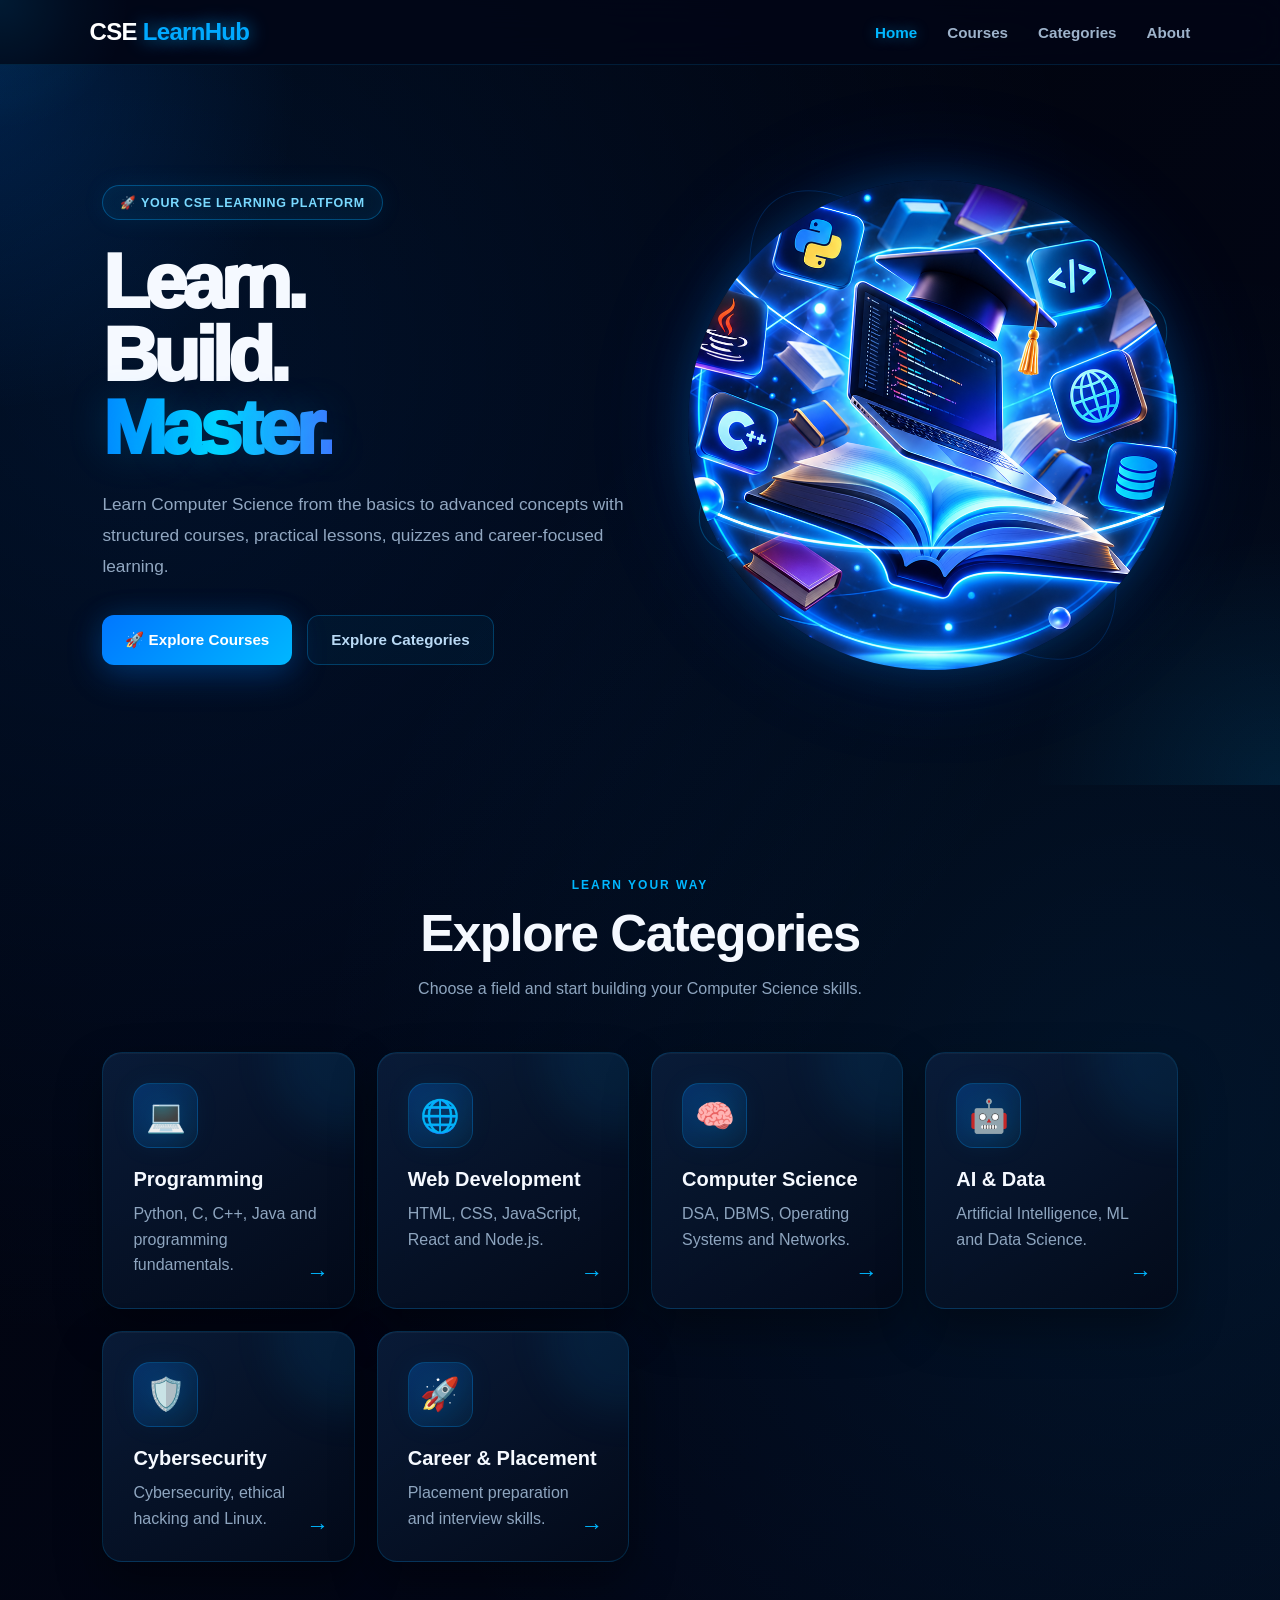
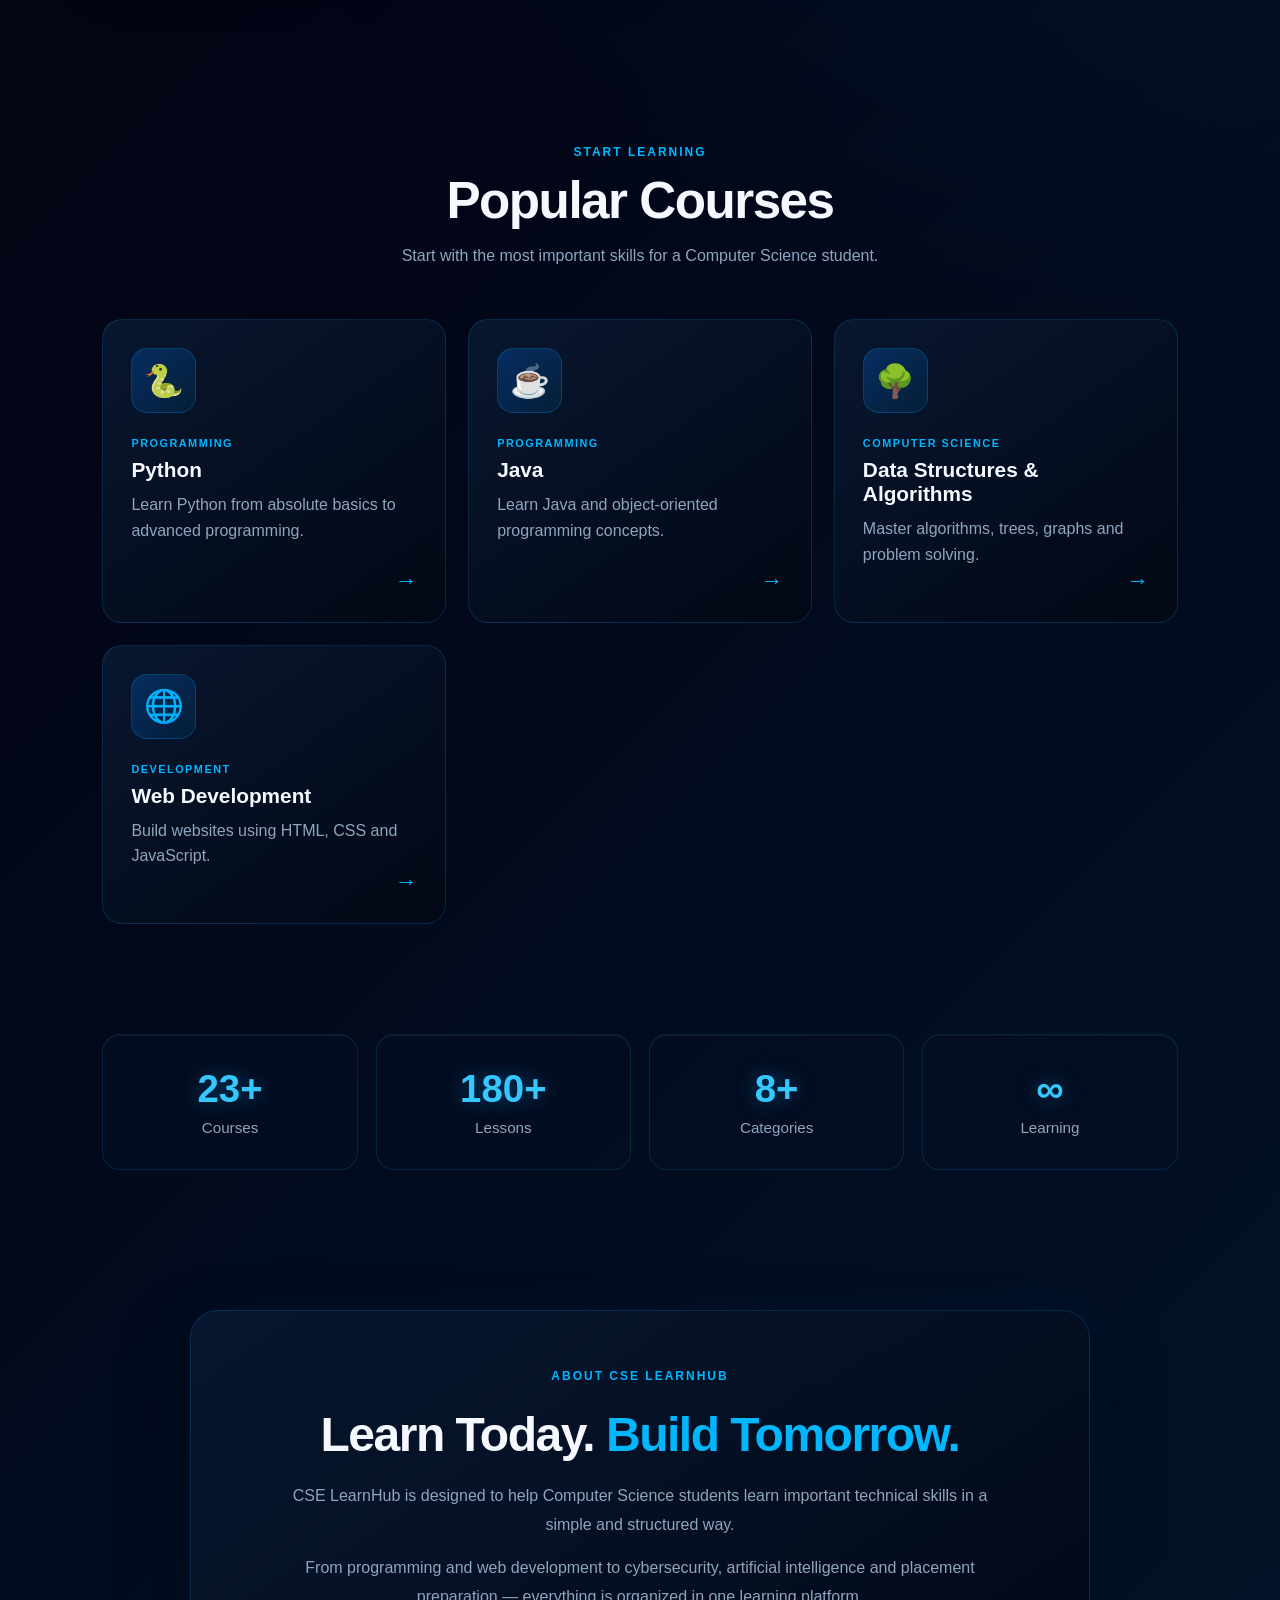
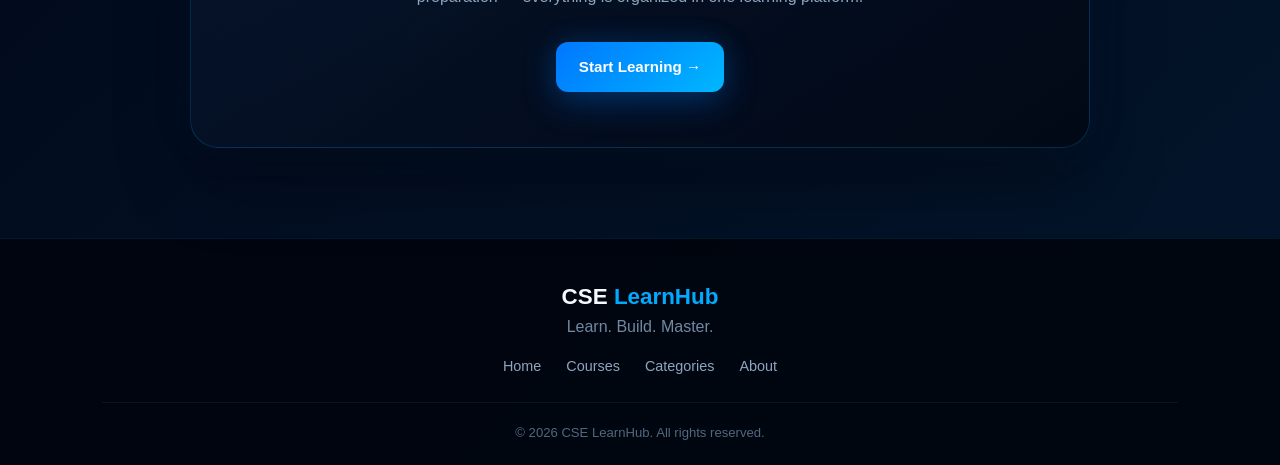
==== CSE-LearnHub/index.html @ b0557dae "Add files via upload" ====
<!DOCTYPE html>
<html lang="en">

<head>
    <meta charset="UTF-8">
    <meta name="viewport" content="width=device-width, initial-scale=1.0">

    <title>CSE LearnHub | Learn. Build. Master.</title>

    <meta
        name="description"
        content="CSE LearnHub - Learn programming, computer science, web development, AI, cybersecurity and more."
    >

    <link rel="stylesheet" href="css/style.css">
</head>

<body>

    <!-- =========================
         CURSOR GLOW
    ========================== -->

    <div class="cursor-glow"></div>


    <!-- =========================
         NAVBAR
    ========================== -->

    <nav class="navbar">

        <a href="index.html" class="logo">
            CSE <span>LearnHub</span>
        </a>

        <div class="nav-links">

            <a href="index.html" class="active">
                Home
            </a>

            <a href="courses.html">
                Courses
            </a>

            <a href="#categories">
                Categories
            </a>

            <a href="#about">
                About
            </a>

        </div>

    </nav>


    <!-- =========================
         HERO SECTION
    ========================== -->

    <section class="hero">

        <div class="hero-content">

            <div class="hero-badge">
                🚀 YOUR CSE LEARNING PLATFORM
            </div>

            <h1>
                Learn.
                <br>

                Build.

                <br>

                <span>Master.</span>
            </h1>

            <p>
                Learn Computer Science from the basics to advanced
                concepts with structured courses, practical lessons,
                quizzes and career-focused learning.
            </p>

            <div class="hero-buttons">

                <a
                    href="courses.html"
                    class="btn btn-primary"
                >
                    🚀 Explore Courses
                </a>

                <a
                    href="#categories"
                    class="btn btn-secondary"
                >
                    Explore Categories
                </a>

            </div>

        </div>


        <!-- =========================
             3D LEARNING IMAGE
        ========================== -->

        <div class="hero-visual">

            <div class="image-ring ring-one"></div>

            <div class="image-ring ring-two"></div>

            <div class="image-ring ring-three"></div>

            <div class="learning-image-container">

                <img
                    src="assets/learning-3d.png"
                    alt="3D Computer Science Learning"
                    class="learning-3d-image"
                >

            </div>

        </div>

    </section>


    <!-- =========================
         CATEGORIES
    ========================== -->

    <section
        class="section"
        id="categories"
    >

        <div class="section-title">

            <div class="section-label">
                LEARN YOUR WAY
            </div>

            <h2>
                Explore Categories
            </h2>

            <p>
                Choose a field and start building your
                Computer Science skills.
            </p>

        </div>


        <div class="category-grid">


            <!-- Programming -->

            <a
                href="courses.html"
                class="category-card"
            >

                <div class="category-icon">
                    💻
                </div>

                <h3>
                    Programming
                </h3>

                <p>
                    Python, C, C++, Java and programming fundamentals.
                </p>

                <span class="card-arrow">
                    →
                </span>

            </a>


            <!-- Web Development -->

            <a
                href="courses.html"
                class="category-card"
            >

                <div class="category-icon">
                    🌐
                </div>

                <h3>
                    Web Development
                </h3>

                <p>
                    HTML, CSS, JavaScript, React and Node.js.
                </p>

                <span class="card-arrow">
                    →
                </span>

            </a>


            <!-- Computer Science -->

            <a
                href="courses.html"
                class="category-card"
            >

                <div class="category-icon">
                    🧠
                </div>

                <h3>
                    Computer Science
                </h3>

                <p>
                    DSA, DBMS, Operating Systems and Networks.
                </p>

                <span class="card-arrow">
                    →
                </span>

            </a>


            <!-- AI -->

            <a
                href="courses.html"
                class="category-card"
            >

                <div class="category-icon">
                    🤖
                </div>

                <h3>
                    AI & Data
                </h3>

                <p>
                    Artificial Intelligence, ML and Data Science.
                </p>

                <span class="card-arrow">
                    →
                </span>

            </a>


            <!-- Cybersecurity -->

            <a
                href="courses.html"
                class="category-card"
            >

                <div class="category-icon">
                    🛡️
                </div>

                <h3>
                    Cybersecurity
                </h3>

                <p>
                    Cybersecurity, ethical hacking and Linux.
                </p>

                <span class="card-arrow">
                    →
                </span>

            </a>


            <!-- Career -->

            <a
                href="courses.html"
                class="category-card"
            >

                <div class="category-icon">
                    🚀
                </div>

                <h3>
                    Career & Placement
                </h3>

                <p>
                    Placement preparation and interview skills.
                </p>

                <span class="card-arrow">
                    →
                </span>

            </a>

        </div>

    </section>


    <!-- =========================
         POPULAR COURSES
    ========================== -->

    <section class="section">

        <div class="section-title">

            <div class="section-label">
                START LEARNING
            </div>

            <h2>
                Popular Courses
            </h2>

            <p>
                Start with the most important skills for a
                Computer Science student.
            </p>

        </div>


        <div class="course-grid">


            <!-- Python -->

            <a
                href="course.html?course=python"
                class="course-card"
            >

                <div class="course-icon">
                    🐍
                </div>

                <div class="course-info">

                    <span class="course-tag">
                        PROGRAMMING
                    </span>

                    <h3>
                        Python
                    </h3>

                    <p>
                        Learn Python from absolute basics
                        to advanced programming.
                    </p>

                </div>

                <div class="course-arrow">
                    →
                </div>

            </a>


            <!-- Java -->

            <a
                href="course.html?course=java"
                class="course-card"
            >

                <div class="course-icon">
                    ☕
                </div>

                <div class="course-info">

                    <span class="course-tag">
                        PROGRAMMING
                    </span>

                    <h3>
                        Java
                    </h3>

                    <p>
                        Learn Java and object-oriented
                        programming concepts.
                    </p>

                </div>

                <div class="course-arrow">
                    →
                </div>

            </a>


            <!-- DSA -->

            <a
                href="course.html?course=dsa"
                class="course-card"
            >

                <div class="course-icon">
                    🌳
                </div>

                <div class="course-info">

                    <span class="course-tag">
                        COMPUTER SCIENCE
                    </span>

                    <h3>
                        Data Structures & Algorithms
                    </h3>

                    <p>
                        Master algorithms, trees, graphs
                        and problem solving.
                    </p>

                </div>

                <div class="course-arrow">
                    →
                </div>

            </a>


            <!-- Web Development -->

            <a
                href="course.html?course=html-css"
                class="course-card"
            >

                <div class="course-icon">
                    🌐
                </div>

                <div class="course-info">

                    <span class="course-tag">
                        DEVELOPMENT
                    </span>

                    <h3>
                        Web Development
                    </h3>

                    <p>
                        Build websites using HTML, CSS
                        and JavaScript.
                    </p>

                </div>

                <div class="course-arrow">
                    →
                </div>

            </a>

        </div>

    </section>


    <!-- =========================
         STATS
    ========================== -->

    <section class="stats-section">

        <div class="stats-grid">

            <div class="stat-card">

                <strong>
                    23+
                </strong>

                <span>
                    Courses
                </span>

            </div>


            <div class="stat-card">

                <strong>
                    180+
                </strong>

                <span>
                    Lessons
                </span>

            </div>


            <div class="stat-card">

                <strong>
                    8+
                </strong>

                <span>
                    Categories
                </span>

            </div>


            <div class="stat-card">

                <strong>
                    ∞
                </strong>

                <span>
                    Learning
                </span>

            </div>

        </div>

    </section>


    <!-- =========================
         ABOUT
    ========================== -->

    <section
        class="section about-section"
        id="about"
    >

        <div class="about-box">

            <div class="section-label">
                ABOUT CSE LEARNHUB
            </div>

            <h2>
                Learn Today.
                <span>Build Tomorrow.</span>
            </h2>

            <p>
                CSE LearnHub is designed to help Computer Science
                students learn important technical skills in a
                simple and structured way.
            </p>

            <p>
                From programming and web development to
                cybersecurity, artificial intelligence and
                placement preparation — everything is organized
                in one learning platform.
            </p>

            <a
                href="courses.html"
                class="btn btn-primary"
            >
                Start Learning →
            </a>

        </div>

    </section>


    <!-- =========================
         FOOTER
    ========================== -->

    <footer class="footer">

        <div class="footer-logo">
            CSE <span>LearnHub</span>
        </div>

        <p>
            Learn. Build. Master.
        </p>

        <div class="footer-links">

            <a href="index.html">
                Home
            </a>

            <a href="courses.html">
                Courses
            </a>

            <a href="#categories">
                Categories
            </a>

            <a href="#about">
                About
            </a>

        </div>

        <div class="footer-bottom">

            © 2026 CSE LearnHub. All rights reserved.

        </div>

    </footer>


    <!-- =========================
         CURSOR EFFECT
    ========================== -->

    <script>

        const cursorGlow =
            document.querySelector(".cursor-glow");

        document.addEventListener(
            "mousemove",
            function (event) {

                cursorGlow.style.left =
                    event.clientX + "px";

                cursorGlow.style.top =
                    event.clientY + "px";

            }
        );

    </script>

</body>

</html>
---- CSE-LearnHub/css/style.css ----
/* =========================================================
   CSE LEARNHUB
   PROFESSIONAL BLACK + BLUE THEME
========================================================= */

* {
    margin: 0;
    padding: 0;
    box-sizing: border-box;
}

html {
    scroll-behavior: smooth;
}

body {
    font-family: Inter, "Segoe UI", Arial, sans-serif;

    background:
        radial-gradient(
            circle at 10% 10%,
            rgba(0, 119, 255, 0.12),
            transparent 28%
        ),
        radial-gradient(
            circle at 90% 30%,
            rgba(0, 183, 255, 0.08),
            transparent 30%
        ),
        linear-gradient(
            135deg,
            #01030a,
            #020617 45%,
            #03152b
        );

    color: #f5f9ff;
    min-height: 100vh;
    overflow-x: hidden;
}

a {
    color: inherit;
    text-decoration: none;
}

button,
input,
select {
    font-family: inherit;
}

::selection {
    background: #009dff;
    color: white;
}


/* =========================================================
   SCROLLBAR
========================================================= */

::-webkit-scrollbar {
    width: 9px;
}

::-webkit-scrollbar-track {
    background: #020617;
}

::-webkit-scrollbar-thumb {
    background: linear-gradient(
        #0077ff,
        #00b7ff
    );

    border-radius: 20px;
}


/* =========================================================
   CURSOR GLOW
========================================================= */

.cursor-glow {
    position: fixed;

    width: 260px;
    height: 260px;

    border-radius: 50%;

    pointer-events: none;

    background:
        radial-gradient(
            circle,
            rgba(0, 170, 255, 0.12),
            rgba(0, 170, 255, 0.04) 40%,
            transparent 70%
        );

    transform: translate(-50%, -50%);

    z-index: 9999;

    mix-blend-mode: screen;
}


/* =========================================================
   NAVBAR
========================================================= */

.navbar {
    position: sticky;
    top: 0;
    z-index: 1000;

    width: 100%;

    display: flex;
    align-items: center;
    justify-content: space-between;

    padding: 18px 7%;

    background: rgba(2, 6, 23, 0.78);

    border-bottom:
        1px solid
        rgba(0, 170, 255, 0.15);

    backdrop-filter: blur(18px);
    -webkit-backdrop-filter: blur(18px);
}

.logo {
    font-size: 1.5rem;
    font-weight: 900;

    letter-spacing: -0.7px;

    color: white;
    white-space: nowrap;
}

.logo span {
    color: #00aaff;

    text-shadow:
        0 0 18px
        rgba(0, 170, 255, 0.8);
}

.nav-links {
    display: flex;
    align-items: center;
    gap: 30px;
}

.nav-links a {
    color: #9eb3cb;

    font-size: 0.95rem;
    font-weight: 650;

    transition:
        color 0.3s ease,
        transform 0.3s ease;
}

.nav-links a:hover,
.nav-links a.active {
    color: #00b7ff;

    text-shadow:
        0 0 14px
        rgba(0, 183, 255, 0.45);
}

.nav-links a:hover {
    transform: translateY(-2px);
}


/* =========================================================
   HERO
========================================================= */

.hero {
    min-height: 720px;

    display: grid;

    grid-template-columns:
        1.05fr
        0.95fr;

    align-items: center;

    gap: 45px;

    padding: 80px 8%;

    position: relative;

    overflow: hidden;
}

.hero::before {
    content: "";

    position: absolute;

    width: 650px;
    height: 650px;

    left: -350px;
    top: -300px;

    border-radius: 50%;

    background:
        radial-gradient(
            circle,
            rgba(0, 119, 255, 0.18),
            transparent 70%
        );

    pointer-events: none;
}

.hero::after {
    content: "";

    position: absolute;

    width: 500px;
    height: 500px;

    right: -250px;
    bottom: -250px;

    border-radius: 50%;

    background:
        radial-gradient(
            circle,
            rgba(0, 183, 255, 0.10),
            transparent 70%
        );

    pointer-events: none;
}


/* =========================================================
   HERO CONTENT
========================================================= */

.hero-content {
    position: relative;
    z-index: 2;
}

.hero-badge {
    display: inline-flex;

    align-items: center;

    padding: 9px 17px;

    border:
        1px solid
        rgba(0, 170, 255, 0.35);

    border-radius: 999px;

    background:
        rgba(0, 170, 255, 0.07);

    color: #79d9ff;

    font-size: 0.78rem;
    font-weight: 800;

    letter-spacing: 0.7px;

    box-shadow:
        0 0 25px
        rgba(0, 170, 255, 0.08),

        inset 0 0 15px
        rgba(0, 170, 255, 0.04);
}

.hero h1 {
    margin: 25px 0;

    font-size:
        clamp(
            3.4rem,
            6vw,
            6.3rem
        );

    line-height: 0.95;

    letter-spacing: -5px;

    font-weight: 950;
}

.hero h1 span {
    color: transparent;

    background:
        linear-gradient(
            90deg,
            #0088ff,
            #00d9ff,
            #3d7cff
        );

    -webkit-background-clip: text;
    background-clip: text;

    text-shadow:
        0 0 40px
        rgba(0, 170, 255, 0.18);
}

.hero-content p {
    max-width: 650px;

    color: #91a7c1;

    font-size: 1.08rem;

    line-height: 1.8;

    margin-bottom: 32px;
}


/* =========================================================
   BUTTONS
========================================================= */

.hero-buttons {
    display: flex;

    gap: 15px;

    flex-wrap: wrap;
}

.btn {
    display: inline-flex;

    align-items: center;
    justify-content: center;

    min-height: 50px;

    padding: 13px 23px;

    border-radius: 12px;

    font-size: 0.95rem;
    font-weight: 800;

    transition: 0.35s ease;
}

.btn-primary {
    color: white;

    background:
        linear-gradient(
            135deg,
            #0077ff,
            #00b7ff
        );

    box-shadow:
        0 10px 35px
        rgba(0, 119, 255, 0.28),

        0 0 30px
        rgba(0, 170, 255, 0.10);
}

.btn-primary:hover {
    transform:
        translateY(-4px)
        scale(1.03);

    box-shadow:
        0 18px 45px
        rgba(0, 119, 255, 0.40),

        0 0 45px
        rgba(0, 170, 255, 0.22);
}

.btn-secondary {
    color: #b9d9f4;

    border:
        1px solid
        rgba(0, 170, 255, 0.28);

    background:
        rgba(0, 170, 255, 0.05);
}

.btn-secondary:hover {
    color: white;

    border-color:
        rgba(0, 170, 255, 0.65);

    background:
        rgba(0, 170, 255, 0.09);

    transform:
        translateY(-4px);
}


/* =========================================================
   3D HERO VISUAL
========================================================= */

.hero-visual {
    min-height: 520px;

    display: flex;

    align-items: center;
    justify-content: center;

    position: relative;

    perspective: 1000px;
}


/* =========================================================
   3D IMAGE CONTAINER
   GAP FIXED HERE
========================================================= */

.learning-image-container {
    width: min(100%, 500px);

    aspect-ratio: 1 / 1;

    display: flex;

    align-items: center;
    justify-content: center;

    position: relative;

    z-index: 3;

    border-radius: 50%;

    background:
        radial-gradient(
            circle,
            rgba(0, 170, 255, 0.18),
            rgba(0, 50, 120, 0.08) 55%,
            transparent 72%
        );

    box-shadow:
        0 0 40px
        rgba(0, 140, 255, 0.25),

        0 0 110px
        rgba(0, 90, 255, 0.13);

    overflow: hidden;

    animation:
        learningFloat
        5s
        ease-in-out
        infinite;
}


/* =========================================================
   3D LEARNING IMAGE
========================================================= */

.learning-3d-image {
    width: 115%;

    height: 115%;

    max-width: none;

    object-fit: cover;

    border-radius: 50%;

    transform: scale(1.08);

    filter:
        drop-shadow(
            0 0 25px
            rgba(0, 170, 255, 0.55)
        )

        drop-shadow(
            0 0 60px
            rgba(0, 100, 255, 0.25)
        );

    transition:
        transform
        0.5s
        ease;
}

.learning-image-container:hover
.learning-3d-image {
    transform:
        scale(1.14);
}


/* =========================================================
   ORBIT RINGS
========================================================= */

.image-ring {
    position: absolute;

    border:
        1px solid
        rgba(0, 183, 255, 0.30);

    border-radius: 50%;

    pointer-events: none;

    z-index: 2;
}

.ring-one {
    width: 510px;
    height: 180px;

    transform: rotate(-25deg);

    animation:
        ringRotateOne
        9s
        linear
        infinite;
}

.ring-two {
    width: 550px;
    height: 230px;

    transform: rotate(55deg);

    border-color:
        rgba(0, 119, 255, 0.22);

    animation:
        ringRotateTwo
        12s
        linear
        infinite;
}

.ring-three {
    width: 420px;
    height: 130px;

    transform: rotate(120deg);

    border-color:
        rgba(0, 217, 255, 0.18);

    animation:
        ringRotateThree
        7s
        linear
        infinite;
}


@keyframes ringRotateOne {

    from {
        rotate: 0deg;
    }

    to {
        rotate: 360deg;
    }
}


@keyframes ringRotateTwo {

    from {
        rotate: 360deg;
    }

    to {
        rotate: 0deg;
    }
}


@keyframes ringRotateThree {

    from {
        rotate: 0deg;
    }

    to {
        rotate: 360deg;
    }
}


@keyframes learningFloat {

    0%,
    100% {
        transform:
            translateY(0);
    }

    50% {
        transform:
            translateY(-14px);
    }
}


/* =========================================================
   SECTIONS
========================================================= */

.section {
    padding: 90px 8%;

    position: relative;
}

.section-title {
    text-align: center;

    margin-bottom: 50px;
}

.section-label {
    display: inline-block;

    margin-bottom: 12px;

    color: #00b7ff;

    font-size: 0.75rem;

    font-weight: 900;

    letter-spacing: 2px;
}

.section-title h2 {
    font-size:
        clamp(
            2rem,
            4vw,
            3.2rem
        );

    margin-bottom: 12px;

    font-weight: 900;

    letter-spacing: -1.5px;
}

.section-title p {
    max-width: 650px;

    margin: auto;

    color: #8ea5bf;

    line-height: 1.7;
}


/* =========================================================
   CATEGORY GRID
========================================================= */

.category-grid {
    display: grid;

    grid-template-columns:
        repeat(
            auto-fit,
            minmax(
                230px,
                1fr
            )
        );

    gap: 22px;
}

.category-card {
    min-height: 220px;

    padding: 30px;

    position: relative;

    overflow: hidden;

    border:
        1px solid
        rgba(0, 170, 255, 0.18);

    border-radius: 20px;

    background:
        linear-gradient(
            145deg,
            rgba(10, 30, 60, 0.88),
            rgba(3, 10, 25, 0.95)
        );

    box-shadow:
        0 20px 45px
        rgba(0, 0, 0, 0.35),

        inset 0 1px
        rgba(255, 255, 255, 0.04);

    transform-style: preserve-3d;

    transition: 0.4s ease;
}

.category-card::before {
    content: "";

    position: absolute;

    width: 150px;
    height: 150px;

    right: -70px;
    top: -70px;

    border-radius: 50%;

    background:
        rgba(0, 170, 255, 0.08);

    filter: blur(20px);
}

.category-card:hover {
    transform:
        perspective(700px)
        rotateX(5deg)
        rotateY(-5deg)
        translateY(-10px);

    border-color:
        rgba(0, 170, 255, 0.55);

    box-shadow:
        0 30px 60px
        rgba(0, 0, 0, 0.45),

        0 0 35px
        rgba(0, 170, 255, 0.13);
}

.category-icon {
    width: 65px;
    height: 65px;

    display: flex;

    align-items: center;
    justify-content: center;

    margin-bottom: 20px;

    border-radius: 17px;

    font-size: 2rem;

    background:
        linear-gradient(
            135deg,
            rgba(0, 119, 255, 0.25),
            rgba(0, 183, 255, 0.07)
        );

    border:
        1px solid
        rgba(0, 170, 255, 0.22);

    filter:
        drop-shadow(
            0 0 12px
            rgba(0, 170, 255, 0.20)
        );
}

.category-card h3 {
    margin-bottom: 10px;

    font-size: 1.25rem;
}

.category-card p {
    color: #8ea5bf;

    line-height: 1.6;
}

.card-arrow {
    position: absolute;

    right: 25px;
    bottom: 22px;

    color: #00b7ff;

    font-size: 1.4rem;

    transition: 0.3s ease;
}

.category-card:hover .card-arrow {
    transform:
        translateX(6px);
}


/* =========================================================
   COURSE GRID
========================================================= */

.course-grid {
    display: grid;

    grid-template-columns:
        repeat(
            auto-fit,
            minmax(
                260px,
                1fr
            )
        );

    gap: 22px;
}

.course-card {
    min-height: 260px;

    padding: 28px;

    display: flex;

    flex-direction: column;

    position: relative;

    overflow: hidden;

    border:
        1px solid
        rgba(0, 170, 255, 0.18);

    border-radius: 20px;

    background:
        linear-gradient(
            145deg,
            rgba(9, 25, 50, 0.90),
            rgba(2, 8, 20, 0.96)
        );

    transition: 0.4s ease;

    transform-style: preserve-3d;
}

.course-card:hover {
    transform:
        perspective(800px)
        rotateX(4deg)
        rotateY(-4deg)
        translateY(-9px);

    border-color:
        rgba(0, 170, 255, 0.6);

    box-shadow:
        0 25px 60px
        rgba(0, 0, 0, 0.45),

        0 0 35px
        rgba(0, 170, 255, 0.14);
}

.course-icon {
    width: 65px;
    height: 65px;

    display: flex;

    align-items: center;
    justify-content: center;

    margin-bottom: 20px;

    border-radius: 16px;

    font-size: 2rem;

    background:
        linear-gradient(
            135deg,
            rgba(0, 119, 255, 0.25),
            rgba(0, 183, 255, 0.07)
        );

    border:
        1px solid
        rgba(0, 170, 255, 0.22);
}

.course-tag {
    color: #00b7ff;

    font-size: 0.68rem;

    font-weight: 900;

    letter-spacing: 1.5px;
}

.course-info h3 {
    margin: 7px 0 10px;

    font-size: 1.3rem;
}

.course-info p {
    color: #8ea5bf;

    line-height: 1.6;
}

.course-arrow {
    margin-top: auto;

    align-self: flex-end;

    color: #00b7ff;

    font-size: 1.4rem;

    transition: 0.3s ease;
}

.course-card:hover .course-arrow {
    transform:
        translateX(7px);
}


/* =========================================================
   STATS
========================================================= */

.stats-section {
    padding:
        20px
        8%
        90px;
}

.stats-grid {
    display: grid;

    grid-template-columns:
        repeat(
            auto-fit,
            minmax(
                180px,
                1fr
            )
        );

    gap: 18px;
}

.stat-card {
    padding:
        32px
        20px;

    text-align: center;

    border:
        1px solid
        rgba(0, 170, 255, 0.16);

    border-radius: 18px;

    background:
        rgba(5, 15, 35, 0.65);

    box-shadow:
        inset 0 1px
        rgba(255, 255, 255, 0.04);

    transition: 0.3s ease;
}

.stat-card:hover {
    transform:
        translateY(-5px);

    border-color:
        rgba(0, 170, 255, 0.40);

    box-shadow:
        0 15px 35px
        rgba(0, 0, 0, 0.30);
}

.stat-card strong {
    display: block;

    margin-bottom: 8px;

    font-size: 2.4rem;

    color: #35c8ff;

    text-shadow:
        0 0 20px
        rgba(0, 170, 255, 0.4);
}

.stat-card span {
    color: #8ea5bf;

    font-size: 0.95rem;
}


/* =========================================================
   ABOUT
========================================================= */

.about-section {
    padding-top: 50px;
}

.about-box {
    max-width: 900px;

    margin: auto;

    padding: 55px;

    text-align: center;

    border:
        1px solid
        rgba(0, 170, 255, 0.20);

    border-radius: 28px;

    background:
        linear-gradient(
            145deg,
            rgba(8, 25, 52, 0.80),
            rgba(2, 8, 20, 0.92)
        );

    box-shadow:
        0 30px 70px
        rgba(0, 0, 0, 0.35),

        0 0 50px
        rgba(0, 119, 255, 0.06);
}

.about-box h2 {
    margin:
        12px
        0
        20px;

    font-size:
        clamp(
            2rem,
            4vw,
            3rem
        );

    letter-spacing:
        -1.5px;
}

.about-box h2 span {
    color: #00b7ff;
}

.about-box p {
    max-width: 720px;

    margin:
        0
        auto
        15px;

    color: #8ea5bf;

    line-height: 1.8;
}

.about-box .btn {
    margin-top: 15px;
}


/* =========================================================
   FOOTER
========================================================= */

.footer {
    padding:
        45px
        8%
        25px;

    text-align: center;

    border-top:
        1px solid
        rgba(0, 170, 255, 0.12);

    background:
        rgba(1, 4, 12, 0.85);
}

.footer-logo {
    font-size: 1.4rem;

    font-weight: 900;

    margin-bottom: 8px;
}

.footer-logo span {
    color: #00aaff;
}

.footer p {
    color: #7188a2;

    margin-bottom: 22px;
}

.footer-links {
    display: flex;

    align-items: center;
    justify-content: center;

    gap: 25px;

    flex-wrap: wrap;

    margin-bottom: 28px;
}

.footer-links a {
    color: #8ea5bf;

    font-size: 0.9rem;

    transition: 0.3s ease;
}

.footer-links a:hover {
    color: #00b7ff;
}

.footer-bottom {
    padding-top: 22px;

    border-top:
        1px solid
        rgba(255, 255, 255, 0.05);

    color: #52677f;

    font-size: 0.82rem;
}


/* =========================================================
   RESPONSIVE
========================================================= */

@media (max-width: 950px) {

    .hero {
        grid-template-columns: 1fr;

        text-align: center;

        padding-top: 65px;
    }

    .hero-content p {
        margin-left: auto;
        margin-right: auto;
    }

    .hero-buttons {
        justify-content: center;
    }

    .hero-visual {
        min-height: 480px;
    }
}


@media (max-width: 700px) {

    .navbar {
        padding:
            15px
            5%;
    }

    .nav-links {
        gap: 14px;
    }

    .nav-links a {
        font-size: 0.82rem;
    }

    .hero {
        padding:
            55px
            5%;
    }

    .hero h1 {
        font-size: 3.4rem;

        letter-spacing:
            -2.5px;
    }

    .hero-content p {
        font-size: 1rem;
    }

    .hero-visual {
        min-height: 400px;
    }


    /* IMAGE GAP FIX */

    .learning-image-container {
        width: 360px;
        height: 360px;
    }

    .learning-3d-image {
        width: 120%;
        height: 120%;

        transform:
            scale(1.10);
    }

    .learning-image-container:hover
    .learning-3d-image {
        transform:
            scale(1.16);
    }

    .ring-one {
        width: 380px;
        height: 135px;
    }

    .ring-two {
        width: 410px;
        height: 165px;
    }

    .ring-three {
        width: 320px;
        height: 105px;
    }

    .section {
        padding:
            65px
            5%;
    }

    .about-box {
        padding:
            35px
            22px;
    }
}


@media (max-width: 480px) {

    .navbar {
        flex-direction: column;

        gap: 13px;
    }

    .nav-links {
        gap: 12px;
    }

    .nav-links a {
        font-size: 0.75rem;
    }

    .hero h1 {
        font-size: 2.8rem;
    }

    .hero-buttons {
        flex-direction: column;
    }

    .btn {
        width: 100%;
    }


    /* MOBILE IMAGE GAP FIX */

    .hero-visual {
        min-height: 340px;
    }

    .learning-image-container {
        width: 300px;
        height: 300px;
    }

    .learning-3d-image {
        width: 125%;
        height: 125%;

        transform:
            scale(1.12);
    }

    .learning-image-container:hover
    .learning-3d-image {
        transform:
            scale(1.18);
    }

    .ring-one {
        width: 320px;
        height: 115px;
    }

    .ring-two {
        width: 345px;
        height: 140px;
    }

    .ring-three {
        width: 270px;
        height: 95px;
    }
}
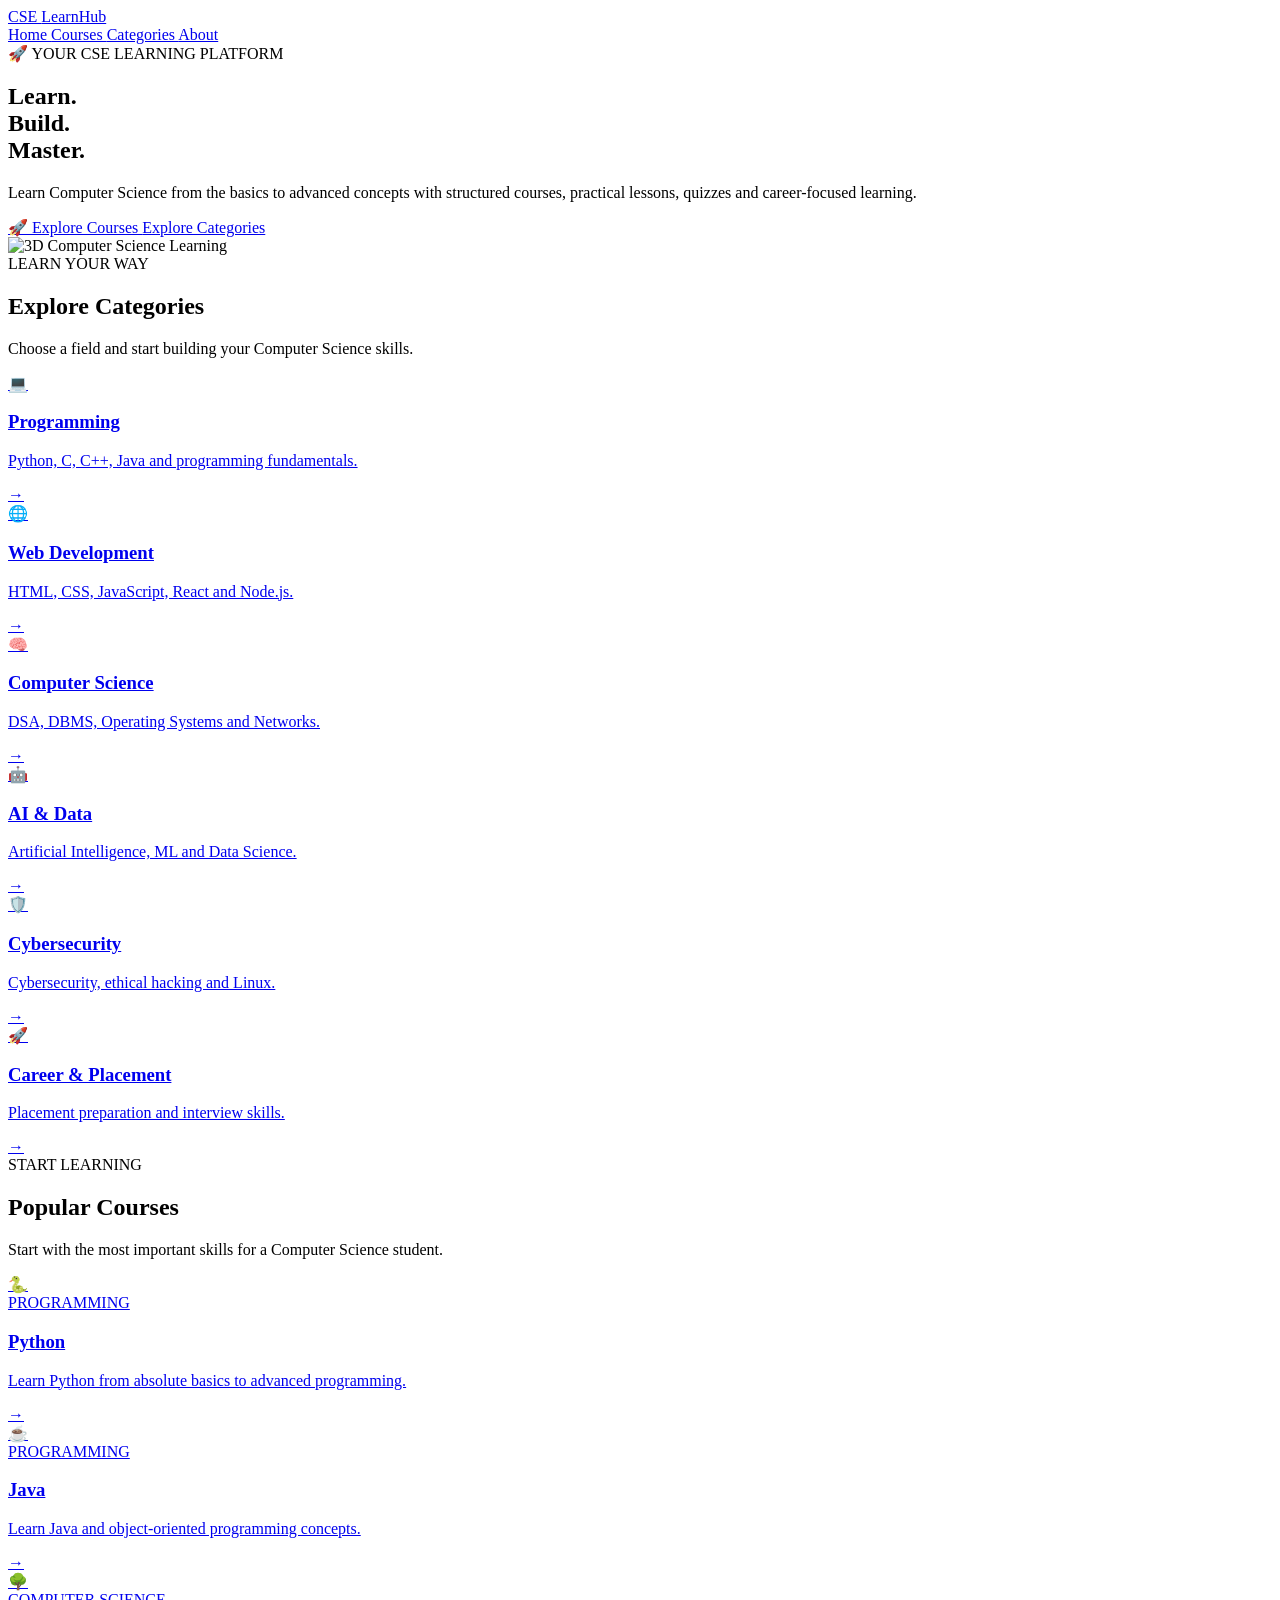
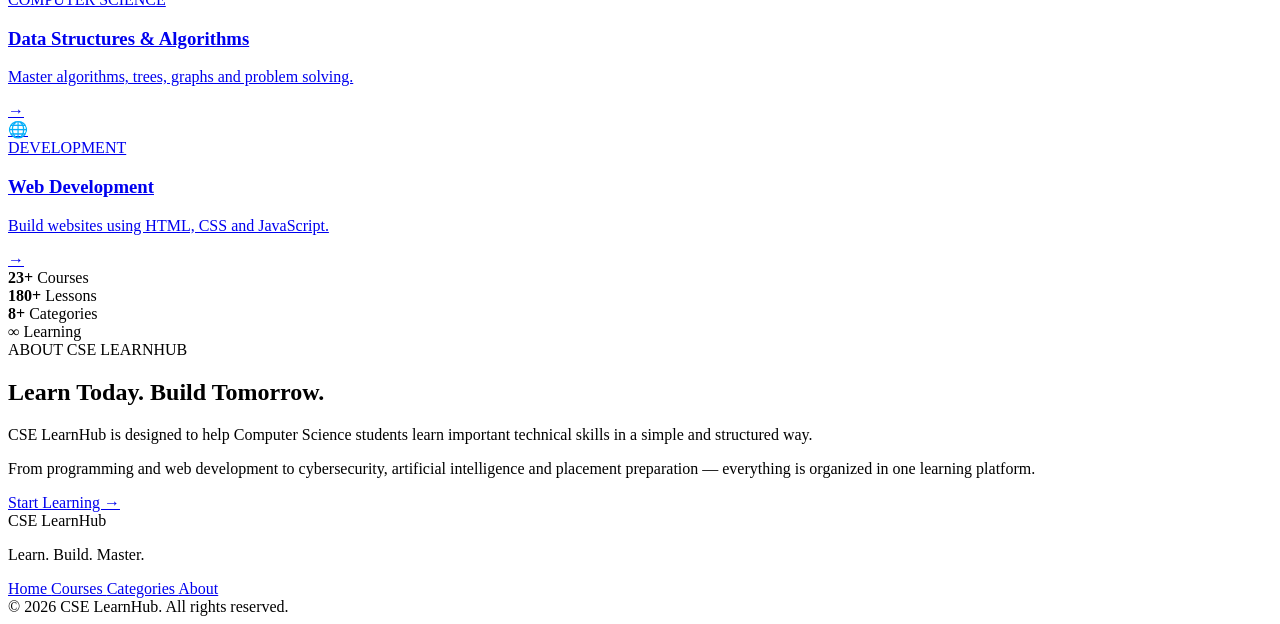
==== commit 12638f13: "Update index.html" ====
--- a/CSE-LearnHub/index.html
+++ b/CSE-LearnHub/index.html
@@ -12,7 +12,7 @@
         content="CSE LearnHub - Learn programming, computer science, web development, AI, cybersecurity and more."
     >
 
-    <link rel="stylesheet" href="css/style.css">
+    <link rel="stylesheet" href="CSE-LearnHub/css/style.css">
 </head>
 
 <body>
@@ -122,7 +122,7 @@
             <div class="learning-image-container">
 
                 <img
-                    src="assets/learning-3d.png"
+                    src="CSE-LearnHub/assets/learning-3d.png"
                     alt="3D Computer Science Learning"
                     class="learning-3d-image"
                 >
@@ -673,4 +673,4 @@
 
 </body>
 
-</html>+</html>
